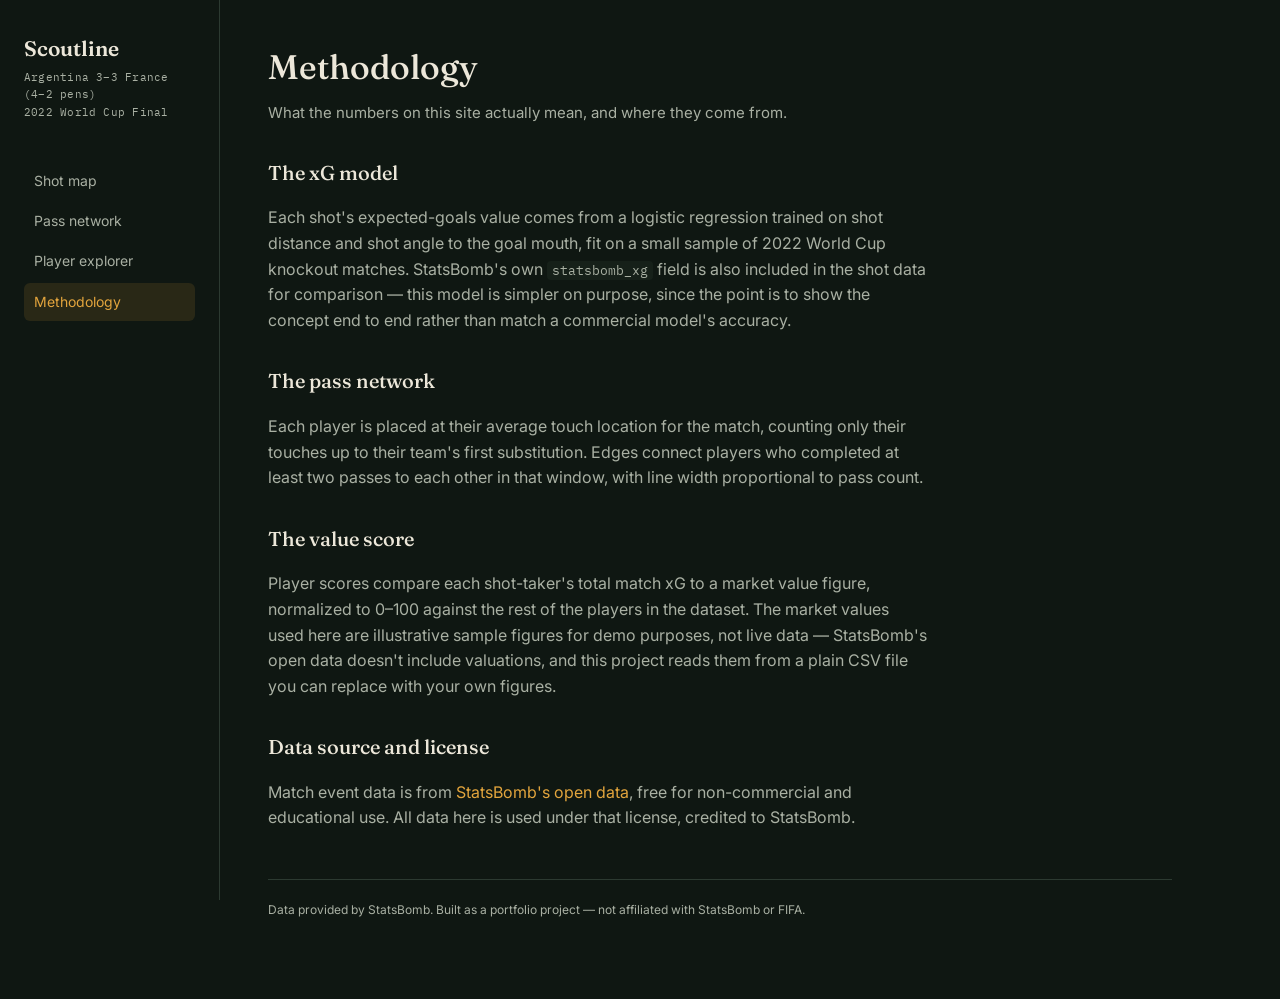
==== site/about.html @ 0d7801d2 "Initial commit" ====
<!DOCTYPE html>
<html lang="en">
<head>
  <meta charset="UTF-8">
  <meta name="viewport" content="width=device-width, initial-scale=1.0">
  <title>Scoutline — methodology</title>
  <link rel="stylesheet" href="css/style.css">
</head>
<body>
  <div class="shell">
    <aside class="rail">
      <div class="mark-block">
        <p class="mark">Scoutline</p>
        <p class="mark-sub">Argentina 3–3 France (4–2 pens)<br>2022 World Cup Final</p>
      </div>
      <nav class="views">
        <a href="index.html">Shot map</a>
        <a href="network.html">Pass network</a>
        <a href="players.html">Player explorer</a>
        <a href="about.html" class="active">Methodology</a>
      </nav>
    </aside>

    <main>
      <h1 class="page-title">Methodology</h1>
      <p class="page-sub">What the numbers on this site actually mean, and where they come from.</p>

      <div class="prose">
        <h2>The xG model</h2>
        <p>Each shot's expected-goals value comes from a logistic regression trained on shot distance and shot angle to the goal mouth, fit on a small sample of 2022 World Cup knockout matches. StatsBomb's own <code>statsbomb_xg</code> field is also included in the shot data for comparison — this model is simpler on purpose, since the point is to show the concept end to end rather than match a commercial model's accuracy.</p>

        <h2>The pass network</h2>
        <p>Each player is placed at their average touch location for the match, counting only their touches up to their team's first substitution. Edges connect players who completed at least two passes to each other in that window, with line width proportional to pass count.</p>

        <h2>The value score</h2>
        <p>Player scores compare each shot-taker's total match xG to a market value figure, normalized to 0–100 against the rest of the players in the dataset. The market values used here are illustrative sample figures for demo purposes, not live data — StatsBomb's open data doesn't include valuations, and this project reads them from a plain CSV file you can replace with your own figures.</p>

        <h2>Data source and license</h2>
        <p>Match event data is from <a href="https://github.com/statsbomb/open-data" target="_blank" rel="noopener">StatsBomb's open data</a>, free for non-commercial and educational use. All data here is used under that license, credited to StatsBomb.</p>
      </div>

      <footer class="credit">Data provided by StatsBomb. Built as a portfolio project — not affiliated with StatsBomb or FIFA.</footer>
    </main>
  </div>
</body>
</html>
---- site/css/style.css ----
@import url('https://fonts.googleapis.com/css2?family=Fraunces:opsz,wght@9..144,400;9..144,500;9..144,600&family=IBM+Plex+Mono:wght@400;500&family=Inter:wght@400;500&display=swap');

:root {
  --pitch-night: #0f1712;
  --surface: #162019;
  --surface-raised: #1c2721;
  --line: #2c3a31;
  --line-strong: #3c4d41;
  --chalk: #ece7d9;
  --chalk-dim: #a9b0a3;
  --floodlight: #e3a53d;
  --floodlight-dim: #8a692c;
  --goal: #c1443b;
  --goal-dim: #6e2b26;

  --font-display: 'Fraunces', serif;
  --font-body: 'Inter', sans-serif;
  --font-mono: 'IBM Plex Mono', monospace;
}

* { box-sizing: border-box; }

html { scroll-behavior: smooth; }

body {
  margin: 0;
  background: var(--pitch-night);
  color: var(--chalk);
  font-family: var(--font-body);
  line-height: 1.6;
}

a { color: var(--floodlight); text-decoration: none; }
a:hover { text-decoration: underline; }

a:focus-visible,
button:focus-visible,
select:focus-visible,
input:focus-visible {
  outline: 2px solid var(--floodlight);
  outline-offset: 2px;
}

/* ---------- shell ---------- */

.shell {
  display: grid;
  grid-template-columns: 220px 1fr;
  min-height: 100vh;
}

@media (max-width: 760px) {
  .shell { grid-template-columns: 1fr; }
}

.rail {
  border-right: 1px solid var(--line);
  padding: 2rem 1.5rem;
  position: sticky;
  top: 0;
  height: 100vh;
  overflow-y: auto;
}

@media (max-width: 760px) {
  .rail {
    position: static;
    height: auto;
    border-right: none;
    border-bottom: 1px solid var(--line);
    display: flex;
    align-items: center;
    justify-content: space-between;
    gap: 1rem;
    padding: 1.25rem 1.5rem;
  }
  .rail .mark-block, .rail nav { display: none; }
}

.mark {
  font-family: var(--font-display);
  font-size: 21px;
  font-weight: 600;
  color: var(--chalk);
  margin: 0 0 0.2rem;
}

.mark-sub {
  font-family: var(--font-mono);
  font-size: 11px;
  color: var(--chalk-dim);
  letter-spacing: 0.02em;
  margin: 0 0 2.5rem;
}

nav.views { display: flex; flex-direction: column; gap: 2px; margin-bottom: 2rem; }

nav.views a {
  color: var(--chalk-dim);
  font-size: 14px;
  padding: 8px 10px;
  border-radius: 6px;
  text-decoration: none;
}

nav.views a:hover { background: var(--surface-raised); color: var(--chalk); }

nav.views a.active {
  background: rgba(227, 165, 61, 0.12);
  color: var(--floodlight);
}

.rail-note {
  font-size: 12px;
  color: var(--chalk-dim);
  border-top: 1px solid var(--line);
  padding-top: 1rem;
  margin-top: auto;
}

main {
  padding: 2.5rem 3rem 5rem;
  max-width: 1000px;
}

@media (max-width: 760px) {
  main { padding: 1.5rem 1.25rem 3rem; }
}

/* ---------- headings / text ---------- */

h1.page-title {
  font-family: var(--font-display);
  font-weight: 500;
  font-size: 34px;
  margin: 0 0 0.4rem;
}

p.page-sub {
  color: var(--chalk-dim);
  font-size: 15px;
  margin: 0 0 2rem;
  max-width: 60ch;
}

/* ---------- stat cards ---------- */

.stat-row {
  display: grid;
  grid-template-columns: repeat(auto-fit, minmax(140px, 1fr));
  gap: 12px;
  margin-bottom: 1.75rem;
}

.stat-card {
  background: var(--surface);
  border: 1px solid var(--line);
  border-radius: 8px;
  padding: 14px 16px;
}

.stat-card .label {
  font-size: 12px;
  color: var(--chalk-dim);
  margin: 0 0 6px;
}

.stat-card .value {
  font-family: var(--font-mono);
  font-size: 22px;
  color: var(--chalk);
  margin: 0;
}

/* ---------- pitch / svg ---------- */

.pitch-frame {
  background: var(--surface);
  border: 1px solid var(--line);
  border-radius: 10px;
  padding: 1rem;
}

svg.pitch { width: 100%; height: auto; display: block; }

.pitch-outline { fill: none; stroke: var(--line-strong); stroke-width: 1.5; }
.pitch-line { fill: none; stroke: var(--line-strong); stroke-width: 1; }

.shot-marker {
  fill: var(--floodlight);
  fill-opacity: 0.55;
  stroke: none;
  cursor: pointer;
  transition: fill-opacity 0.15s ease;
}
.shot-marker:hover { fill-opacity: 0.85; }
.shot-marker.goal { fill: var(--goal); fill-opacity: 0.85; }

.node-dot {
  fill: var(--floodlight);
  stroke: var(--pitch-night);
  stroke-width: 2;
}
.edge-line { stroke: var(--chalk-dim); stroke-opacity: 0.35; fill: none; }

.legend-row {
  display: flex;
  gap: 18px;
  margin-top: 10px;
  font-size: 12px;
  color: var(--chalk-dim);
  flex-wrap: wrap;
}
.legend-row .dot { display: inline-block; width: 8px; height: 8px; border-radius: 50%; margin-right: 6px; vertical-align: middle; }

/* ---------- tooltip ---------- */

#tooltip {
  position: fixed;
  pointer-events: none;
  background: var(--surface-raised);
  border: 1px solid var(--line-strong);
  border-radius: 6px;
  padding: 8px 10px;
  font-size: 12px;
  color: var(--chalk);
  display: none;
  z-index: 10;
  max-width: 220px;
}
#tooltip .t-name { font-weight: 500; margin: 0 0 2px; }
#tooltip .t-detail { color: var(--chalk-dim); font-family: var(--font-mono); font-size: 11px; }

/* ---------- controls ---------- */

select, input[type="text"], input[type="search"] {
  background: var(--surface);
  border: 1px solid var(--line-strong);
  color: var(--chalk);
  border-radius: 6px;
  padding: 8px 10px;
  font-size: 13px;
  font-family: var(--font-body);
}

.controls-row { display: flex; gap: 10px; margin-bottom: 1rem; flex-wrap: wrap; }

/* ---------- table ---------- */

table.player-table {
  width: 100%;
  border-collapse: collapse;
  font-size: 13.5px;
  background: var(--surface);
  border: 1px solid var(--line);
  border-radius: 8px;
  overflow: hidden;
}

table.player-table th {
  text-align: left;
  font-weight: 400;
  color: var(--chalk-dim);
  padding: 10px 14px;
  border-bottom: 1px solid var(--line);
  font-size: 12px;
  cursor: pointer;
  user-select: none;
}
table.player-table th:hover { color: var(--chalk); }

table.player-table td {
  padding: 10px 14px;
  border-top: 1px solid var(--line);
}

table.player-table tbody tr:hover { background: var(--surface-raised); }

.score-pill {
  font-family: var(--font-mono);
  padding: 2px 9px;
  border-radius: 20px;
  font-size: 12px;
}
.score-pill.high { background: rgba(76, 122, 63, 0.25); color: #9fc98a; }
.score-pill.mid { background: rgba(227, 165, 61, 0.2); color: var(--floodlight); }

/* ---------- about page ---------- */

.prose { max-width: 66ch; }
.prose p { color: var(--chalk-dim); }
.prose h2 { font-family: var(--font-display); font-weight: 500; font-size: 20px; color: var(--chalk); margin-top: 2rem; }
.prose code {
  font-family: var(--font-mono);
  background: var(--surface);
  padding: 1px 5px;
  border-radius: 4px;
  font-size: 13px;
}

footer.credit {
  margin-top: 3rem;
  padding-top: 1.25rem;
  border-top: 1px solid var(--line);
  font-size: 12px;
  color: var(--chalk-dim);
}
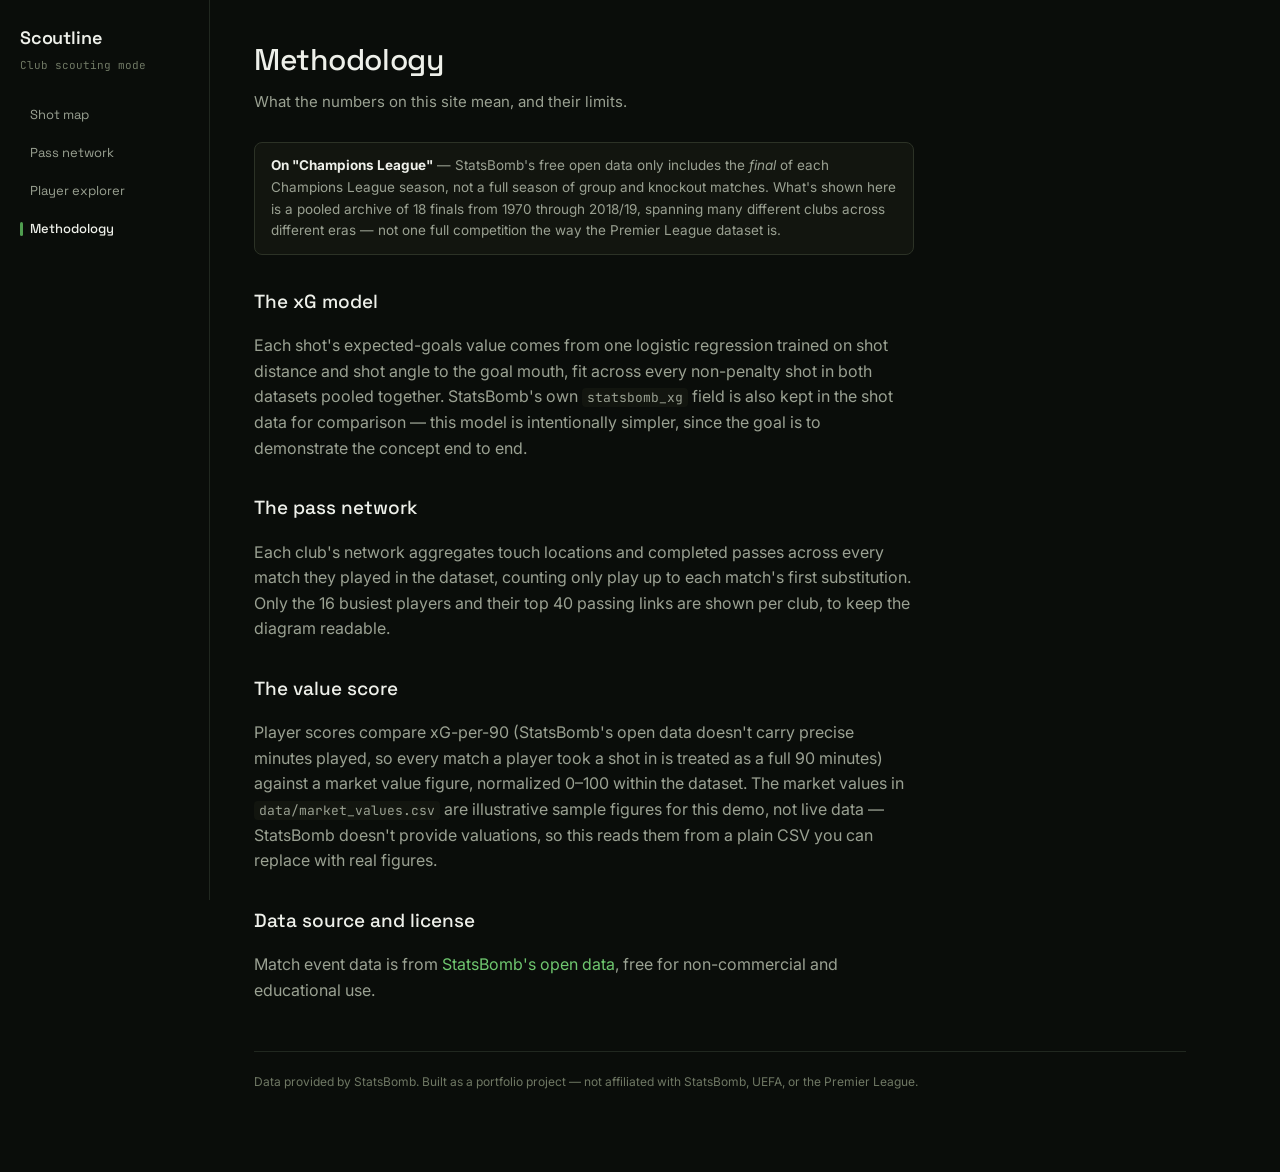
==== commit 17ce2640: "Update site and pipeline with multi-league datasets Replace single-match data with datasets covering" ====
--- a/site/about.html
+++ b/site/about.html
@@ -9,10 +9,8 @@
 <body>
   <div class="shell">
     <aside class="rail">
-      <div class="mark-block">
-        <p class="mark">Scoutline</p>
-        <p class="mark-sub">Argentina 3–3 France (4–2 pens)<br>2022 World Cup Final</p>
-      </div>
+      <p class="mark">Scoutline</p>
+      <p class="mark-sub">Club scouting mode</p>
       <nav class="views">
         <a href="index.html">Shot map</a>
         <a href="network.html">Pass network</a>
@@ -23,23 +21,28 @@
 
     <main>
       <h1 class="page-title">Methodology</h1>
-      <p class="page-sub">What the numbers on this site actually mean, and where they come from.</p>
+      <p class="page-sub">What the numbers on this site mean, and their limits.</p>
 
       <div class="prose">
+        <div class="callout">
+          <strong style="color: var(--text);">On "Champions League"</strong> — StatsBomb's free open data only includes the <em>final</em> of each Champions League season, not a full season of group and knockout matches. What's shown here is a pooled archive of 18 finals from 1970 through 2018/19, spanning many different clubs across different eras — not one full competition the way the Premier League dataset is.
+
+        </div>
+
         <h2>The xG model</h2>
-        <p>Each shot's expected-goals value comes from a logistic regression trained on shot distance and shot angle to the goal mouth, fit on a small sample of 2022 World Cup knockout matches. StatsBomb's own <code>statsbomb_xg</code> field is also included in the shot data for comparison — this model is simpler on purpose, since the point is to show the concept end to end rather than match a commercial model's accuracy.</p>
+        <p>Each shot's expected-goals value comes from one logistic regression trained on shot distance and shot angle to the goal mouth, fit across every non-penalty shot in both datasets pooled together. StatsBomb's own <code>statsbomb_xg</code> field is also kept in the shot data for comparison — this model is intentionally simpler, since the goal is to demonstrate the concept end to end.</p>
 
         <h2>The pass network</h2>
-        <p>Each player is placed at their average touch location for the match, counting only their touches up to their team's first substitution. Edges connect players who completed at least two passes to each other in that window, with line width proportional to pass count.</p>
+        <p>Each club's network aggregates touch locations and completed passes across every match they played in the dataset, counting only play up to each match's first substitution. Only the 16 busiest players and their top 40 passing links are shown per club, to keep the diagram readable.</p>
 
         <h2>The value score</h2>
-        <p>Player scores compare each shot-taker's total match xG to a market value figure, normalized to 0–100 against the rest of the players in the dataset. The market values used here are illustrative sample figures for demo purposes, not live data — StatsBomb's open data doesn't include valuations, and this project reads them from a plain CSV file you can replace with your own figures.</p>
+        <p>Player scores compare xG-per-90 (StatsBomb's open data doesn't carry precise minutes played, so every match a player took a shot in is treated as a full 90 minutes) against a market value figure, normalized 0–100 within the dataset. The market values in <code>data/market_values.csv</code> are illustrative sample figures for this demo, not live data — StatsBomb doesn't provide valuations, so this reads them from a plain CSV you can replace with real figures.</p>
 
         <h2>Data source and license</h2>
-        <p>Match event data is from <a href="https://github.com/statsbomb/open-data" target="_blank" rel="noopener">StatsBomb's open data</a>, free for non-commercial and educational use. All data here is used under that license, credited to StatsBomb.</p>
+        <p>Match event data is from <a href="https://github.com/statsbomb/open-data" target="_blank" rel="noopener">StatsBomb's open data</a>, free for non-commercial and educational use.</p>
       </div>
 
-      <footer class="credit">Data provided by StatsBomb. Built as a portfolio project — not affiliated with StatsBomb or FIFA.</footer>
+      <footer class="credit">Data provided by StatsBomb. Built as a portfolio project — not affiliated with StatsBomb, UEFA, or the Premier League.</footer>
     </main>
   </div>
 </body>
--- a/site/css/style.css
+++ b/site/css/style.css
@@ -1,53 +1,46 @@
-@import url('https://fonts.googleapis.com/css2?family=Fraunces:opsz,wght@9..144,400;9..144,500;9..144,600&family=IBM+Plex+Mono:wght@400;500&family=Inter:wght@400;500&display=swap');
+@import url('https://fonts.googleapis.com/css2?family=Space+Grotesk:wght@400;500;600&family=Inter:wght@400;500&family=JetBrains+Mono:wght@400;500&display=swap');
 
 :root {
-  --pitch-night: #0f1712;
-  --surface: #162019;
-  --surface-raised: #1c2721;
-  --line: #2c3a31;
-  --line-strong: #3c4d41;
-  --chalk: #ece7d9;
-  --chalk-dim: #a9b0a3;
-  --floodlight: #e3a53d;
-  --floodlight-dim: #8a692c;
-  --goal: #c1443b;
-  --goal-dim: #6e2b26;
-
-  --font-display: 'Fraunces', serif;
+  --bg: #0a0d0a;
+  --surface: #12150f;
+  --surface-raised: #181c14;
+  --line: #212820;
+  --line-strong: #2c3226;
+  --text: #eef0ea;
+  --text-dim: #9aa192;
+  --text-mute: #6f7864;
+  --green: #4f9d4f;
+  --green-dim: rgba(79, 157, 61, 0.14);
+  --green-text: #6fc76f;
+  --white-marker: #e8e8e2;
+
+  --font-display: 'Space Grotesk', sans-serif;
   --font-body: 'Inter', sans-serif;
-  --font-mono: 'IBM Plex Mono', monospace;
+  --font-mono: 'JetBrains Mono', monospace;
 }
 
 * { box-sizing: border-box; }
-
 html { scroll-behavior: smooth; }
 
 body {
   margin: 0;
-  background: var(--pitch-night);
-  color: var(--chalk);
+  background: var(--bg);
+  color: var(--text);
   font-family: var(--font-body);
   line-height: 1.6;
 }
 
-a { color: var(--floodlight); text-decoration: none; }
+a { color: var(--green-text); text-decoration: none; }
 a:hover { text-decoration: underline; }
 
-a:focus-visible,
-button:focus-visible,
-select:focus-visible,
-input:focus-visible {
-  outline: 2px solid var(--floodlight);
+a:focus-visible, button:focus-visible, select:focus-visible, input:focus-visible {
+  outline: 2px solid var(--green);
   outline-offset: 2px;
 }
 
 /* ---------- shell ---------- */
 
-.shell {
-  display: grid;
-  grid-template-columns: 220px 1fr;
-  min-height: 100vh;
-}
+.shell { display: grid; grid-template-columns: 210px 1fr; min-height: 100vh; }
 
 @media (max-width: 760px) {
   .shell { grid-template-columns: 1fr; }
@@ -55,7 +48,7 @@
 
 .rail {
   border-right: 1px solid var(--line);
-  padding: 2rem 1.5rem;
+  padding: 1.5rem 1.25rem;
   position: sticky;
   top: 0;
   height: 100vh;
@@ -63,114 +56,111 @@
 }
 
 @media (max-width: 760px) {
-  .rail {
-    position: static;
-    height: auto;
-    border-right: none;
-    border-bottom: 1px solid var(--line);
-    display: flex;
-    align-items: center;
-    justify-content: space-between;
-    gap: 1rem;
-    padding: 1.25rem 1.5rem;
-  }
-  .rail .mark-block, .rail nav { display: none; }
+  .rail { position: static; height: auto; border-right: none; border-bottom: 1px solid var(--line); }
 }
 
 .mark {
   font-family: var(--font-display);
-  font-size: 21px;
+  font-size: 18px;
   font-weight: 600;
-  color: var(--chalk);
-  margin: 0 0 0.2rem;
+  letter-spacing: -0.01em;
+  margin: 0 0 4px;
 }
 
 .mark-sub {
   font-family: var(--font-mono);
   font-size: 11px;
-  color: var(--chalk-dim);
-  letter-spacing: 0.02em;
-  margin: 0 0 2.5rem;
-}
-
-nav.views { display: flex; flex-direction: column; gap: 2px; margin-bottom: 2rem; }
+  color: var(--text-mute);
+  margin: 0 0 1.5rem;
+}
+
+/* competition select */
+select.comp-select {
+  width: 100%;
+  margin-bottom: 1.25rem;
+  background: var(--surface);
+  border: 1px solid var(--line-strong);
+  color: var(--text);
+  border-radius: 6px;
+  padding: 8px 10px;
+  font-size: 12.5px;
+  font-family: var(--font-body);
+  transition: border-color 0.15s ease;
+}
+select.comp-select:hover { border-color: var(--green); }
+select.comp-select:focus { border-color: var(--green); }
+
+nav.views { display: flex; flex-direction: column; gap: 3px; padding-left: 10px; margin-bottom: 1.5rem; }
 
 nav.views a {
-  color: var(--chalk-dim);
-  font-size: 14px;
-  padding: 8px 10px;
-  border-radius: 6px;
+  position: relative;
+  font-family: var(--font-display);
+  font-size: 13px;
+  color: var(--text-dim);
+  padding: 7px 0;
   text-decoration: none;
-}
-
-nav.views a:hover { background: var(--surface-raised); color: var(--chalk); }
-
-nav.views a.active {
-  background: rgba(227, 165, 61, 0.12);
-  color: var(--floodlight);
+  transition: color 0.15s ease;
+}
+nav.views a:hover { color: var(--text); text-decoration: none; }
+
+nav.views a.active { color: var(--text); font-weight: 500; }
+nav.views a.active::before {
+  content: '';
+  position: absolute;
+  left: -10px;
+  top: 50%;
+  transform: translateY(-50%);
+  width: 3px;
+  height: 14px;
+  background: var(--green);
+  border-radius: 2px;
 }
 
 .rail-note {
   font-size: 12px;
-  color: var(--chalk-dim);
+  color: var(--text-mute);
   border-top: 1px solid var(--line);
   padding-top: 1rem;
-  margin-top: auto;
-}
-
-main {
-  padding: 2.5rem 3rem 5rem;
-  max-width: 1000px;
-}
+}
+
+main { padding: 2.25rem 2.75rem 5rem; max-width: 1020px; }
 
 @media (max-width: 760px) {
   main { padding: 1.5rem 1.25rem 3rem; }
 }
 
-/* ---------- headings / text ---------- */
+/* ---------- headings ---------- */
 
 h1.page-title {
   font-family: var(--font-display);
   font-weight: 500;
-  font-size: 34px;
+  font-size: 30px;
+  letter-spacing: -0.01em;
   margin: 0 0 0.4rem;
 }
 
-p.page-sub {
-  color: var(--chalk-dim);
-  font-size: 15px;
-  margin: 0 0 2rem;
-  max-width: 60ch;
-}
+p.page-sub { color: var(--text-dim); font-size: 15px; margin: 0 0 1.75rem; max-width: 60ch; }
 
 /* ---------- stat cards ---------- */
 
 .stat-row {
   display: grid;
-  grid-template-columns: repeat(auto-fit, minmax(140px, 1fr));
-  gap: 12px;
-  margin-bottom: 1.75rem;
+  grid-template-columns: repeat(auto-fit, minmax(130px, 1fr));
+  gap: 10px;
+  margin-bottom: 1.5rem;
 }
 
 .stat-card {
   background: var(--surface);
   border: 1px solid var(--line);
   border-radius: 8px;
-  padding: 14px 16px;
-}
-
-.stat-card .label {
-  font-size: 12px;
-  color: var(--chalk-dim);
-  margin: 0 0 6px;
-}
-
-.stat-card .value {
-  font-family: var(--font-mono);
-  font-size: 22px;
-  color: var(--chalk);
-  margin: 0;
-}
+  padding: 12px 14px;
+  transition: border-color 0.15s ease, transform 0.15s ease;
+}
+.stat-card:hover { border-color: var(--line-strong); transform: translateY(-2px); }
+
+.stat-card .label { font-size: 11px; color: var(--text-mute); margin: 0 0 5px; }
+.stat-card .value { font-family: var(--font-mono); font-size: 20px; color: var(--text); margin: 0; }
 
 /* ---------- pitch / svg ---------- */
 
@@ -184,32 +174,31 @@
 svg.pitch { width: 100%; height: auto; display: block; }
 
 .pitch-outline { fill: none; stroke: var(--line-strong); stroke-width: 1.5; }
-.pitch-line { fill: none; stroke: var(--line-strong); stroke-width: 1; }
+.pitch-line { fill: none; stroke: var(--line); stroke-width: 1; }
 
 .shot-marker {
-  fill: var(--floodlight);
+  fill: var(--green);
   fill-opacity: 0.55;
   stroke: none;
   cursor: pointer;
+  transition: fill-opacity 0.15s ease, r 0.15s ease;
+}
+.shot-marker:hover { fill-opacity: 0.95; }
+.shot-marker.goal { fill: var(--white-marker); fill-opacity: 0.85; }
+
+.node-dot {
+  fill: var(--green);
+  stroke: var(--bg);
+  stroke-width: 2;
+  cursor: pointer;
   transition: fill-opacity 0.15s ease;
 }
-.shot-marker:hover { fill-opacity: 0.85; }
-.shot-marker.goal { fill: var(--goal); fill-opacity: 0.85; }
-
-.node-dot {
-  fill: var(--floodlight);
-  stroke: var(--pitch-night);
-  stroke-width: 2;
-}
-.edge-line { stroke: var(--chalk-dim); stroke-opacity: 0.35; fill: none; }
+.node-dot:hover { fill-opacity: 0.8; }
+.edge-line { stroke: var(--text-mute); stroke-opacity: 0.3; fill: none; }
 
 .legend-row {
-  display: flex;
-  gap: 18px;
-  margin-top: 10px;
-  font-size: 12px;
-  color: var(--chalk-dim);
-  flex-wrap: wrap;
+  display: flex; gap: 18px; margin-top: 10px; font-size: 12px;
+  color: var(--text-mute); flex-wrap: wrap; font-family: var(--font-mono);
 }
 .legend-row .dot { display: inline-block; width: 8px; height: 8px; border-radius: 50%; margin-right: 6px; vertical-align: middle; }
 
@@ -223,25 +212,27 @@
   border-radius: 6px;
   padding: 8px 10px;
   font-size: 12px;
-  color: var(--chalk);
+  color: var(--text);
   display: none;
   z-index: 10;
   max-width: 220px;
 }
-#tooltip .t-name { font-weight: 500; margin: 0 0 2px; }
-#tooltip .t-detail { color: var(--chalk-dim); font-family: var(--font-mono); font-size: 11px; }
+#tooltip .t-name { font-weight: 500; margin: 0 0 2px; font-family: var(--font-display); }
+#tooltip .t-detail { color: var(--text-dim); font-family: var(--font-mono); font-size: 11px; }
 
 /* ---------- controls ---------- */
 
 select, input[type="text"], input[type="search"] {
   background: var(--surface);
   border: 1px solid var(--line-strong);
-  color: var(--chalk);
+  color: var(--text);
   border-radius: 6px;
   padding: 8px 10px;
   font-size: 13px;
   font-family: var(--font-body);
-}
+  transition: border-color 0.15s ease;
+}
+select:hover, input:hover { border-color: var(--green-dim); }
 
 .controls-row { display: flex; gap: 10px; margin-bottom: 1rem; flex-wrap: wrap; }
 
@@ -260,42 +251,50 @@
 table.player-table th {
   text-align: left;
   font-weight: 400;
-  color: var(--chalk-dim);
+  color: var(--text-mute);
   padding: 10px 14px;
   border-bottom: 1px solid var(--line);
-  font-size: 12px;
+  font-size: 11.5px;
+  font-family: var(--font-mono);
   cursor: pointer;
   user-select: none;
-}
-table.player-table th:hover { color: var(--chalk); }
-
-table.player-table td {
-  padding: 10px 14px;
-  border-top: 1px solid var(--line);
-}
-
+  transition: color 0.15s ease;
+}
+table.player-table th:hover { color: var(--text); }
+
+table.player-table td { padding: 10px 14px; border-top: 1px solid var(--line); }
+
+table.player-table tbody tr { transition: background 0.1s ease; }
 table.player-table tbody tr:hover { background: var(--surface-raised); }
+
+.mono { font-family: var(--font-mono); }
 
 .score-pill {
   font-family: var(--font-mono);
   padding: 2px 9px;
   border-radius: 20px;
   font-size: 12px;
-}
-.score-pill.high { background: rgba(76, 122, 63, 0.25); color: #9fc98a; }
-.score-pill.mid { background: rgba(227, 165, 61, 0.2); color: var(--floodlight); }
+  transition: transform 0.12s ease;
+  display: inline-block;
+}
+.score-pill.high { background: var(--green-dim); color: var(--green-text); }
+.score-pill.mid { background: rgba(255,255,255,0.06); color: var(--text-dim); }
 
 /* ---------- about page ---------- */
 
 .prose { max-width: 66ch; }
-.prose p { color: var(--chalk-dim); }
-.prose h2 { font-family: var(--font-display); font-weight: 500; font-size: 20px; color: var(--chalk); margin-top: 2rem; }
-.prose code {
-  font-family: var(--font-mono);
-  background: var(--surface);
-  padding: 1px 5px;
-  border-radius: 4px;
-  font-size: 13px;
+.prose p { color: var(--text-dim); }
+.prose h2 { font-family: var(--font-display); font-weight: 500; font-size: 19px; color: var(--text); margin-top: 2rem; }
+.prose code { font-family: var(--font-mono); background: var(--surface); padding: 1px 5px; border-radius: 4px; font-size: 13px; }
+
+.callout {
+  background: var(--surface);
+  border: 1px solid var(--line-strong);
+  border-radius: 8px;
+  padding: 12px 16px;
+  font-size: 13.5px;
+  color: var(--text-dim);
+  margin: 1.25rem 0;
 }
 
 footer.credit {
@@ -303,5 +302,5 @@
   padding-top: 1.25rem;
   border-top: 1px solid var(--line);
   font-size: 12px;
-  color: var(--chalk-dim);
-}
+  color: var(--text-mute);
+}
